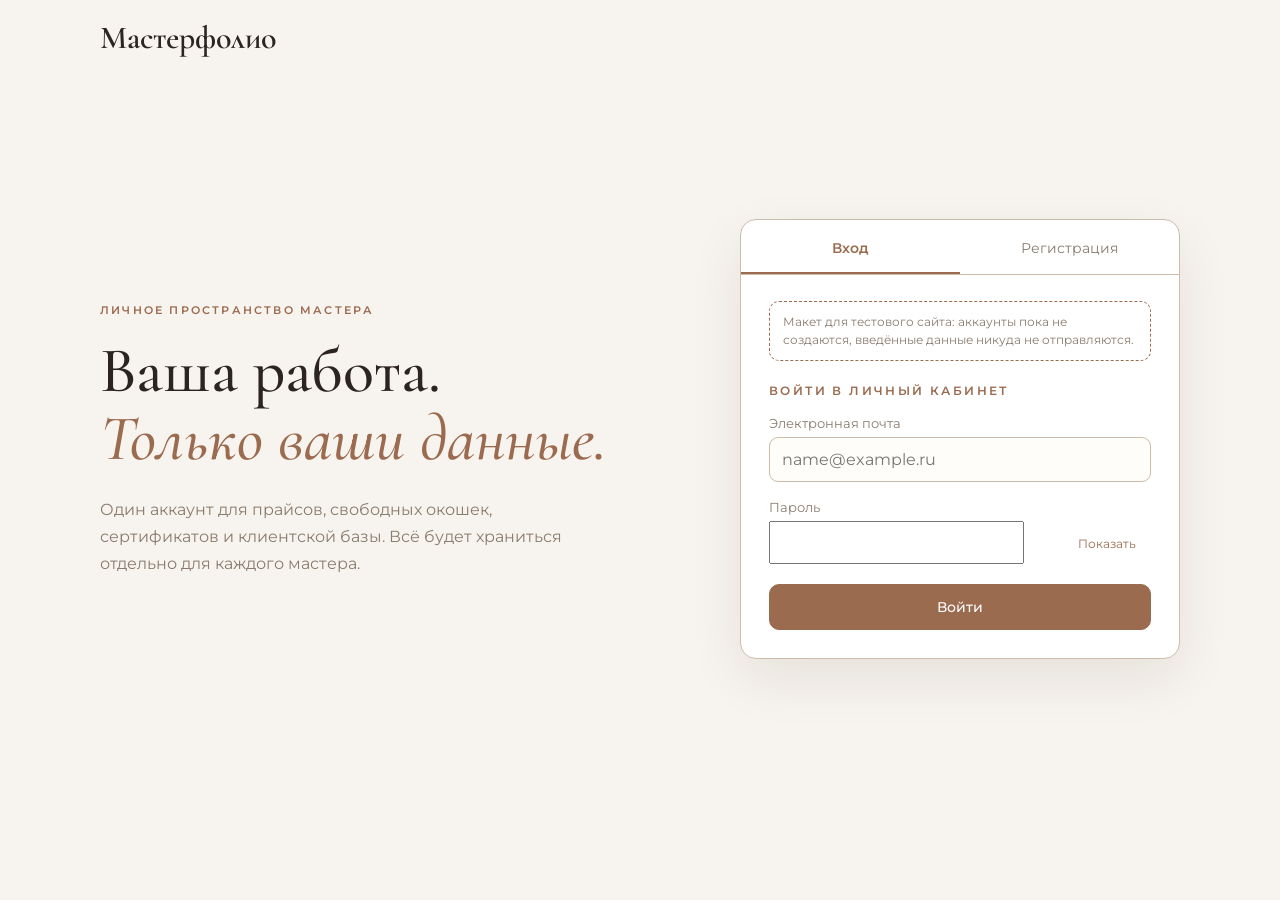
==== auth/index.html @ 7d2826ed "Макет входа и регистрации мастера" ====
<!doctype html>
<html lang="ru">
<head>
<meta charset="utf-8">
<meta name="viewport" content="width=device-width, initial-scale=1, maximum-scale=1, viewport-fit=cover">
<meta name="theme-color" content="#f7f3ee">
<title>Вход — Мастерфолио</title>
<link rel="stylesheet" href="https://fonts.googleapis.com/css2?family=Cormorant+Garamond:ital,wght@0,500;0,600;1,500&family=Montserrat:wght@400;500;600&display=swap">
<link rel="stylesheet" href="../kit/kit.css?v=202610270023">
<script>try { var u = localStorage.getItem("beauty.ui"); if (u) document.documentElement.dataset.ui = u; } catch (e) {}</script>
<style>
  body { min-height: 100vh; }
  .auth-wrap { max-width: 1080px; margin: 0 auto; }
  .brand { display: inline-block; color: inherit; text-decoration: none; font-family: var(--display); font-size: 32px; font-weight: 600; line-height: 1; }
  .auth { display: grid; grid-template-columns: minmax(0, 1fr) minmax(360px, 440px); gap: 80px; align-items: center; min-height: calc(100vh - 130px); padding: 50px 0; }
  .intro .eyebrow { margin: 0 0 18px; color: var(--accent); font-size: 11px; font-weight: 600; letter-spacing: .2em; text-transform: uppercase; }
  .intro h1 { max-width: 530px; margin: 0; font-family: var(--display); font-size: clamp(45px, 5vw, 64px); font-weight: 500; line-height: 1.05; }
  .intro h1 em { display: block; color: var(--accent); font-weight: 500; }
  .intro p { max-width: 480px; margin: 24px 0 0; color: var(--page-muted, var(--muted)); font-size: 16px; line-height: 1.7; }
  .account { padding: 0 28px 28px; border: 1px solid var(--line); border-radius: 16px; background: var(--panel); color: var(--text); box-shadow: 0 20px 55px rgba(40, 25, 15, .08); }
  .modes { display: grid; grid-template-columns: 1fr 1fr; margin: 0 -28px 26px; border-bottom: 1px solid var(--line); }
  .modes button { border: 0; border-bottom: 2px solid transparent; background: none; color: var(--muted); font: inherit; font-size: 14px; padding: 19px 10px 15px; cursor: pointer; }
  .modes button[aria-selected="true"] { border-bottom-color: var(--accent); color: var(--accent); font-weight: 600; }
  .auth-form { display: flex; flex-direction: column; gap: 17px; }
  .auth-form h2 { font-size: 12px; }
  .auth-form .btn { width: 100%; margin-top: 3px; padding: 13px 18px; }
  .auth-form label { font-size: 13px; }
  .auth-form input { padding: 12px; }
  .password { position: relative; }
  .password input { padding-right: 70px; }
  .show { position: absolute; right: 7px; top: 50%; transform: translateY(-50%); border: 0; background: none; color: var(--accent); font: inherit; font-size: 12px; padding: 8px; cursor: pointer; }
  .check { align-items: flex-start; font-size: 12px; line-height: 1.5; }
  .check input { margin-top: 2px; }
  .status { min-height: 0; }
  .status:empty { display: none; }
  .demo { margin-bottom: 22px; padding: 11px 13px; border: 1px dashed var(--accent); border-radius: 10px; color: var(--muted); font-size: 12px; line-height: 1.5; }
  a:focus-visible { outline: 2px solid var(--accent); outline-offset: 4px; }
  @media (max-width: 800px) {
    .auth { grid-template-columns: minmax(0, 1fr); gap: 36px; min-height: 0; }
    .intro h1, .intro p { max-width: 600px; }
  }
  @media (max-width: 480px) {
    .brand { font-size: 28px; }
    .auth { padding: 38px 0 20px; }
    .intro h1 { font-size: 43px; }
    .intro p { font-size: 14px; }
    .account { padding: 0 18px 20px; }
    .modes { margin: 0 -18px 22px; }
  }
</style>
</head>
<body>
<div class="auth-wrap">
  <a class="brand" href="../">Мастерфолио</a>
  <main class="auth">
    <section class="intro">
      <p class="eyebrow">Личное пространство мастера</p>
      <h1>Ваша работа.<em>Только ваши данные.</em></h1>
      <p>Один аккаунт для прайсов, свободных окошек, сертификатов и клиентской базы. Всё будет храниться отдельно для каждого мастера.</p>
    </section>
    <section class="account" aria-label="Аккаунт мастера">
      <div class="modes" role="tablist" aria-label="Вход или регистрация">
        <button type="button" role="tab" id="login-tab" data-mode="login" aria-controls="login">Вход</button>
        <button type="button" role="tab" id="register-tab" data-mode="register" aria-controls="register">Регистрация</button>
      </div>
      <div class="demo">Макет для тестового сайта: аккаунты пока не создаются, введённые данные никуда не отправляются.</div>

      <form class="auth-form" id="login">
        <h2>Войти в личный кабинет</h2>
        <div class="field"><label for="login-email">Электронная почта</label><input id="login-email" name="email" type="email" autocomplete="username" placeholder="name@example.ru" required></div>
        <div class="field"><label for="login-password">Пароль</label><div class="password"><input id="login-password" name="password" type="password" autocomplete="current-password" required><button class="show" type="button" data-show="login-password">Показать</button></div></div>
        <button class="btn" type="submit">Войти</button>
        <div class="status" id="login-status" role="status"></div>
      </form>

      <form class="auth-form" id="register" hidden>
        <h2>Создать аккаунт мастера</h2>
        <div class="field"><label for="register-name">Имя мастера</label><input id="register-name" name="name" type="text" autocomplete="name" maxlength="60" placeholder="Как к вам обращаться" required></div>
        <div class="field"><label for="register-email">Электронная почта</label><input id="register-email" name="email" type="email" autocomplete="username" placeholder="name@example.ru" required></div>
        <div class="field"><label for="register-phone">Телефон</label><input id="register-phone" name="phone" type="tel" autocomplete="tel" placeholder="+7 (999) 999-99-99" required></div>
        <div class="field"><label for="register-password">Пароль</label><div class="password"><input id="register-password" name="password" type="password" autocomplete="new-password" minlength="8" required><button class="show" type="button" data-show="register-password">Показать</button></div><span class="hint">Не короче 8 символов.</span></div>
        <div class="field"><label for="register-repeat">Повторите пароль</label><div class="password"><input id="register-repeat" name="repeat" type="password" autocomplete="new-password" minlength="8" required><button class="show" type="button" data-show="register-repeat">Показать</button></div></div>
        <label class="check"><input type="checkbox" required><span>Согласен(на) на обработку данных для создания и работы аккаунта.</span></label>
        <button class="btn" type="submit">Создать аккаунт</button>
        <div class="status" id="register-status" role="status"></div>
      </form>
    </section>
  </main>
</div>
<script>
const forms = { login: document.getElementById("login"), register: document.getElementById("register") };
function setMode(mode) {
  Object.entries(forms).forEach(([key, form]) => {
    const active = key === mode;
    form.hidden = !active;
    const tab = document.querySelector(`[data-mode="${key}"]`);
    tab.setAttribute("aria-selected", String(active));
    tab.tabIndex = active ? 0 : -1;
  });
  document.title = (mode === "register" ? "Регистрация" : "Вход") + " — Мастерфолио";
  history.replaceState(null, "", mode === "register" ? "?mode=register" : location.pathname);
}
document.querySelectorAll("[data-mode]").forEach(button => button.addEventListener("click", () => setMode(button.dataset.mode)));
document.querySelectorAll("[data-show]").forEach(button => button.addEventListener("click", () => {
  const input = document.getElementById(button.dataset.show);
  input.type = input.type === "password" ? "text" : "password";
  button.textContent = input.type === "password" ? "Показать" : "Скрыть";
}));
Object.entries(forms).forEach(([mode, form]) => form.addEventListener("submit", event => {
  event.preventDefault();
  if (!form.reportValidity()) return;
  const status = document.getElementById(mode + "-status");
  if (mode === "register" && form.password.value !== form.repeat.value) {
    status.className = "status err";
    status.textContent = "Пароли не совпадают.";
    form.repeat.focus();
    return;
  }
  form.querySelectorAll('input[type="password"]').forEach(input => { input.value = ""; });
  status.className = "status ok";
  status.textContent = mode === "register" ? "Форма заполнена. Аккаунт пока не создан — данные не отправлялись." : "Форма заполнена. Вход заработает после подключения сервера — пароль не отправлялся.";
}));
setMode(new URLSearchParams(location.search).get("mode") === "register" ? "register" : "login");
</script>
</body>
</html>
---- kit/kit.css ----
/* Общие стили разделов: форма с вкладками слева, живое превью картинки справа; на телефоне превью сверху. */
:root {
  --bg: #f7f3ee; --panel: #ffffff; --line: #cdbcaa; --field: #fffdfa;
  --text: #2b2420; --muted: #8a7b6e; --accent: #9b6b4f; --accent-ink: #ffffff; --bad: #b8483a; --ok: #4f7f45; --warn: #b7791f;
  --free: #9b6b4f; --busy: #efe7dd;
  --ui: "Montserrat", "Segoe UI", system-ui, sans-serif;
  --display: "Cormorant Garamond", "Times New Roman", serif;
  color-scheme: light;
}
/* оформление: светлая (по умолчанию днём), тёмная, комбинированная — тёмный фон и шапка, светлые панели */
@media (prefers-color-scheme: dark) {
  :root:not([data-ui]) {
    --bg: #16120f; --panel: #1f1a16; --line: #5a4b40; --field: #1a1613;
    --text: #eee5da; --muted: #a8988a; --accent: #d2a37f; --accent-ink: #1a120c; --bad: #e08a6a; --ok: #8fbf7a; --warn: #e2b45a;
    --free: #d2a37f; --busy: #2c251f;
    color-scheme: dark;
  }
}
:root[data-ui="dark"] {
  --bg: #16120f; --panel: #1f1a16; --line: #5a4b40; --field: #1a1613;
  --text: #eee5da; --muted: #a8988a; --accent: #d2a37f; --accent-ink: #1a120c; --bad: #e08a6a; --ok: #8fbf7a; --warn: #e2b45a;
  --free: #d2a37f; --busy: #2c251f;
  color-scheme: dark;
}
:root[data-ui="mix"] { --page-bg: #15110e; --page-text: #f1e8dc; --page-muted: #bfae95; --page-line: #5c4c40; }
* { box-sizing: border-box; }
[hidden] { display: none !important; }
html, body { margin: 0; }
body {
  background: var(--page-bg, var(--bg)); color: var(--page-text, var(--text)); font-family: var(--ui); font-size: 15px;
  padding: calc(22px + env(safe-area-inset-top, 0px)) max(16px, env(safe-area-inset-right, 0px)) calc(40px + env(safe-area-inset-bottom, 0px)) max(16px, env(safe-area-inset-left, 0px));
}
.wrap { max-width: 1180px; margin: 0 auto; display: flex; flex-direction: column; gap: 22px; }
header.top { display: flex; align-items: baseline; gap: 14px 22px; flex-wrap: wrap; }
header.top h1 { margin: 0; font-family: var(--display); font-weight: 600; font-size: 40px; line-height: 1; }
header.top nav { display: flex; gap: 6px; flex-wrap: wrap; }
header.top nav a { color: var(--page-muted, var(--muted)); text-decoration: none; font-size: 13px; padding: 6px 12px; border: 1px solid var(--page-line, var(--line)); border-radius: 99px; }
header.top nav a[aria-current="page"] { color: var(--accent-ink); background: var(--accent); border-color: var(--accent); }
.uiswitch { margin-left: auto; display: flex; border: 1px solid var(--page-line, var(--line)); border-radius: 99px; overflow: hidden; }
.uiswitch button { border: 0; background: none; color: var(--page-muted, var(--muted)); font: inherit; font-size: 12.5px; padding: 7px 12px; cursor: pointer; white-space: nowrap; }
.uiswitch button + button { border-left: 1px solid var(--page-line, var(--line)); }
.uiswitch button[aria-pressed="true"] { background: var(--accent); color: var(--accent-ink); }
.panel, .card, .hello { color: var(--text); }
.preview .hint { color: var(--page-muted, var(--muted)); }

.grid { display: grid; grid-template-columns: minmax(0, 500px) minmax(0, 1fr); gap: 36px; align-items: start; }
.panel { background: var(--panel); border: 1px solid var(--line); border-radius: 14px; padding: 0 22px 22px; display: flex; flex-direction: column; gap: 22px; min-width: 0; }
nav.tabs { display: flex; border-bottom: 1px solid var(--line); margin: 0 -22px; padding: 0 12px; overflow-x: auto; }
nav.tabs button { background: none; border: 0; border-bottom: 2px solid transparent; color: var(--muted); padding: 16px 12px 12px; font: inherit; font-size: 13px; letter-spacing: .12em; text-transform: uppercase; cursor: pointer; white-space: nowrap; }
nav.tabs button[aria-selected="true"] { color: var(--accent); border-bottom-color: var(--accent); font-weight: 600; }
.tab { display: flex; flex-direction: column; gap: 22px; }
.tab > div { display: flex; flex-direction: column; gap: 22px; }
section.group { display: flex; flex-direction: column; gap: 12px; }
section.group + section.group, .tab > div + section.group, .tab > section.group + div { border-top: 1px solid var(--line); padding-top: 20px; }
h2 { margin: 0; font-size: 12px; letter-spacing: .2em; text-transform: uppercase; color: var(--accent); font-weight: 600; }
.field { display: flex; flex-direction: column; gap: 6px; min-width: 0; }
.row { display: grid; grid-template-columns: 1fr 1fr; gap: 12px; }
label, .lbl { font-size: 12px; color: var(--muted); }
.req::after { content: " *"; color: var(--bad); }
input[type="text"], input[type="tel"], input[type="url"], input[type="email"], input[type="date"], input[type="time"], input[type="search"], select {
  width: 100%; font: inherit; font-size: 16px; color: var(--text); background: var(--field);
  border: 1px solid var(--line); border-radius: 9px; padding: 10px 12px; min-width: 0;
}
input:focus-visible, select:focus-visible, button:focus-visible { outline: 2px solid var(--accent); outline-offset: 2px; }
.hint { font-size: 12.5px; color: var(--muted); line-height: 1.45; }
.seg { display: flex; border: 1px solid var(--line); border-radius: 10px; overflow: hidden; }
.seg button { flex: 1; border: 0; background: var(--field); color: var(--text); font: inherit; font-size: 13.5px; padding: 10px 6px; cursor: pointer; }
.seg button + button { border-left: 1px solid var(--line); }
.seg button[aria-pressed="true"] { background: var(--accent); color: var(--accent-ink); }

.cats { display: grid; grid-auto-flow: column; grid-template-rows: auto auto; justify-content: start; gap: 8px; overflow-x: auto; padding-bottom: 4px; }   /* категории в две строки — прокрутка вдвое короче */
.chip { border: 1px solid var(--line); background: var(--field); color: var(--text); border-radius: 99px; padding: 8px 14px; font: inherit; font-size: 13.5px; cursor: pointer; white-space: nowrap; }
.chip span { color: var(--muted); font-size: 12px; }
.chip[aria-pressed="true"] { background: var(--accent); border-color: var(--accent); color: var(--accent-ink); }
.chip[aria-pressed="true"] span { color: inherit; opacity: .8; }
.thumbs { display: grid; grid-template-columns: repeat(auto-fill, minmax(104px, 1fr)); gap: 10px; }
.thumb { border: 0; padding: 0; background: none; cursor: pointer; border-radius: 8px; line-height: 0; width: 100%; }
.tw { position: relative; }
.fav { position: absolute; bottom: 4px; left: 4px; width: 28px; height: 28px; border-radius: 50%; border: 0; padding: 0; background: rgba(255,255,255,.85); color: #b0405e; font-size: 16px; line-height: 28px; cursor: pointer; box-shadow: 0 1px 3px rgba(0,0,0,.25); }
.fav[aria-pressed="true"] { background: #b0405e; color: #fff; }
.thumbs > .hint { grid-column: 1 / -1; }
.thumb canvas { width: 100%; height: auto; border-radius: 8px; box-shadow: 0 0 0 1px var(--line); }
.thumb[aria-pressed="true"] canvas { box-shadow: 0 0 0 3px var(--accent); }

.svcs { display: flex; flex-direction: column; gap: 8px; }
.svc { display: grid; grid-template-columns: minmax(0, 1fr) 96px auto; gap: 6px; align-items: center; }
.svc .tools { display: flex; gap: 4px; }
.icon { border: 1px solid var(--line); background: var(--field); color: var(--muted); font: inherit; font-size: 15px; min-width: 34px; height: 40px; border-radius: 8px; cursor: pointer; padding: 0 8px; }
.icon:hover { color: var(--text); }
.icon:disabled { opacity: .35; cursor: default; }
.icon.del { color: var(--bad); font-size: 20px; }
.empty { font-size: 13.5px; color: var(--muted); padding: 6px 0; }
/* подбор услуг: поиск, профессии, плитки */
.picker { border: 1px solid var(--line); border-radius: 12px; padding: 12px; display: flex; flex-direction: column; gap: 10px; background: var(--field); }
.pkprofs { display: flex; gap: 6px; overflow-x: auto; padding-bottom: 2px; }
.pktiles { display: grid; grid-template-columns: 1fr; gap: 4px; max-height: 360px; overflow-y: auto; }   /* одной колонкой: название слева, цена справа */
.tile { text-align: left; border: 1px solid var(--line); background: var(--panel); color: var(--text); border-radius: 10px; padding: 9px 12px; font: inherit; font-size: 13.5px; cursor: pointer; display: flex; justify-content: space-between; align-items: center; gap: 12px; }
.tile b { font-weight: 500; line-height: 1.25; }
.tile span { font-size: 12px; color: var(--accent); white-space: nowrap; flex: none; }
.tile[aria-pressed="true"] { border-color: var(--accent); }
.tile[aria-pressed="true"] span { color: var(--ok); }
.pktiles .empty { grid-column: 1 / -1; }
.pkfoot { display: flex; justify-content: space-between; align-items: center; gap: 10px; flex-wrap: wrap; }
.btn { font: inherit; font-size: 14px; cursor: pointer; border-radius: 10px; padding: 12px 16px; border: 1px solid var(--accent); background: var(--accent); color: var(--accent-ink); font-weight: 500; }
.btn.ghost { background: transparent; color: var(--accent); }
.btnrow { display: flex; gap: 10px; flex-wrap: wrap; }
.btnrow .btn { flex: 1 1 140px; }
.linkbtn { background: none; border: 0; color: var(--accent); padding: 2px; font: inherit; font-size: 12.5px; text-decoration: underline; cursor: pointer; }

.socchips { display: flex; gap: 8px; flex-wrap: wrap; }
.socin { display: grid; grid-template-columns: 112px minmax(0, 1fr) auto; gap: 8px; align-items: center; }
.check.logo { font-size: 12.5px; color: var(--muted); white-space: nowrap; justify-self: center; }
.check.logo span { display: none; }                          /* на широком экране подпись одна — над столбцом */
.sochead { margin-bottom: -4px; }
.sochead span { font-size: 12.5px; color: var(--muted); text-align: center; }
.check { display: flex; gap: 8px; align-items: center; font-size: 14px; color: var(--text); cursor: pointer; }
.check input { width: 18px; height: 18px; accent-color: var(--accent); margin: 0; flex: none; }

.tstyle { display: flex; flex-direction: column; gap: 8px; }
.tstyle + .tstyle { border-top: 1px solid var(--line); padding-top: 14px; }
.thead { display: flex; justify-content: space-between; align-items: baseline; font-size: 14px; font-weight: 600; gap: 10px; }
.trow { display: flex; gap: 8px; align-items: center; }
.trow select { flex: 1; }
.trow input[type="range"] { flex: 1; accent-color: var(--accent); min-width: 0; }
.tval { font-size: 12.5px; color: var(--muted); width: 42px; text-align: right; }
.tog { border: 1px solid var(--line); background: var(--field); color: var(--text); width: 38px; height: 38px; border-radius: 8px; font: inherit; font-size: 15px; cursor: pointer; padding: 0; }
.tog[aria-pressed="true"] { background: var(--accent); border-color: var(--accent); color: var(--accent-ink); }
input[type="color"] { width: 42px; height: 40px; border: 1px solid var(--line); border-radius: 8px; background: var(--field); padding: 3px; cursor: pointer; }

.status { min-height: 1.3em; font-size: 13.5px; color: var(--muted); line-height: 1.45; }
.status.err { color: var(--bad); }
.status.ok { color: var(--ok); }
.preview { position: sticky; top: calc(16px + env(safe-area-inset-top, 0px)); display: flex; flex-direction: column; gap: 10px; align-items: center; min-width: 0; }
.preview .twin, .preview .status { width: 100%; max-width: 460px; }
.preview canvas { width: 100%; max-width: 460px; height: auto; border-radius: 8px; box-shadow: 0 18px 50px rgba(40, 25, 15, .25); background: #ddd; }

/* сетка свободного времени */
.days { display: flex; flex-direction: column; gap: 14px; }
.day { display: flex; flex-direction: column; gap: 6px; }
.dayhead { display: flex; align-items: baseline; gap: 10px; flex-wrap: wrap; }
.dayhead b { font-size: 14px; }
.dayhead .sum { font-size: 13px; color: var(--muted); order: 3; flex-basis: 100%; min-width: 0; }
.dayhead .sum.warn { color: var(--warn); }
.daytools { display: flex; gap: 4px; margin-left: auto; }
.daytools .icon { height: 30px; min-width: 30px; font-size: 12.5px; padding: 0 8px; }
.slots { display: grid; grid-auto-flow: column; grid-auto-columns: minmax(0, 1fr); gap: 2px; touch-action: none; user-select: none; -webkit-user-select: none; }
.slot { height: 34px; border: 0; padding: 0; background: var(--busy); cursor: pointer; border-radius: 3px; }
.slot.on { background: var(--free); }
.slot.hour { box-shadow: inset 2px 0 0 rgba(0, 0, 0, .12); }
.hours { display: grid; grid-auto-flow: column; grid-auto-columns: minmax(0, 1fr); gap: 2px; font-size: 10.5px; color: var(--muted); }
.hours span { white-space: nowrap; overflow: visible; }
.dayhead b.we { color: var(--accent); }
details.month { border: 1px solid var(--line); border-radius: 10px; padding: 0 12px; }
details.month + details.month { margin-top: 10px; }
details.month > summary { cursor: pointer; padding: 12px 0; display: flex; gap: 10px; align-items: baseline; list-style: none; }
details.month > summary::-webkit-details-marker { display: none; }
details.month > summary::before { content: "▸"; color: var(--accent); }
details.month[open] > summary::before { content: "▾"; }
details.month > summary b { text-transform: capitalize; font-size: 15px; }
details.month > summary .mstat { font-size: 12.5px; color: var(--muted); }
details.month > .days { padding-bottom: 14px; }
.legend { display: flex; gap: 14px; font-size: 12.5px; color: var(--muted); align-items: center; flex-wrap: wrap; }
.legend i { display: inline-block; width: 14px; height: 14px; border-radius: 3px; vertical-align: -2px; margin-right: 5px; }

@media (max-width: 860px) { .grid { grid-template-columns: minmax(0, 1fr); } .preview { position: static; order: -1; } .preview canvas { max-width: 320px; } }
@media (max-width: 520px) {
  /* телефон: компактнее — мельче поля и кнопки, меньше отступы (масштаб при фокусе отключён в meta viewport) */
  body { font-size: 13.5px; }
  header.top h1 { font-size: 30px; }
  .panel { padding: 0 14px 16px; gap: 16px; }
  nav.tabs { margin: 0 -14px; }
  .tab, .tab > div { gap: 16px; }
  section.group { gap: 10px; }
  section.group + section.group, .tab > div + section.group, .tab > section.group + div { padding-top: 14px; }
  .row { gap: 8px; }
  .field { gap: 4px; }
  input[type="text"], input[type="tel"], input[type="url"], input[type="email"], input[type="date"], input[type="time"], input[type="search"], select { font-size: 14px; padding: 7px 10px; border-radius: 8px; }
  .seg button, .chip { font-size: 12.5px; padding: 7px 10px; }
  .btn { font-size: 13.5px; padding: 10px 12px; }
  .check { font-size: 13px; }
  /* услуга одной строкой: название, цена, ↑ ↓ × */
  .svcs { gap: 6px; }
  .svc { grid-template-columns: minmax(0, 1fr) 64px auto; gap: 4px; }
  .svc .tools { gap: 2px; }
  .svc .icon { min-width: 26px; height: 33px; padding: 0 4px; font-size: 13px; }
  .svc .icon.del { font-size: 17px; }
}
@media (max-width: 420px) {
  .row { grid-template-columns: 1fr; }
  /* телефон: «✓ WhatsApp … □ только логотип» одной строкой, поле — под ними */
  .socin { grid-template-columns: 1fr auto; grid-template-areas: "name logo" "input input"; gap: 6px 8px; }
  .socin + .socin { margin-top: 8px; }
  .socin > .check:first-child { grid-area: name; } .socin > input { grid-area: input; }
  .sochead { display: none; } .check.logo { grid-area: logo; justify-self: end; } .check.logo span { display: inline; }
  nav.tabs button { flex: 1; padding: 14px 4px 10px; font-size: 12px; letter-spacing: .04em; }
  .thumbs { grid-template-columns: repeat(3, minmax(0, 1fr)); gap: 8px; }
  .slot { height: 38px; }
}
/* фон, уже выбранный в другом разделе */
.thumb.taken { cursor: not-allowed; position: relative; }
.thumb.taken canvas { opacity: .35; }
.thumb.taken::after { content: attr(data-taken); position: absolute; left: 4px; right: 4px; bottom: 6px; font-size: 10px; line-height: 1.2; text-align: center; color: var(--text); background: var(--panel); border-radius: 6px; padding: 3px 2px; }
/* контакты строкой на страницах: значок + ник, «только логотип» — один значок */
.ct { display: inline-flex; align-items: center; gap: 6px; color: inherit; text-decoration: none; }
a.ct:hover { color: var(--accent); }
.ct .ico { width: 16px; height: 16px; flex: none; fill: none; stroke: currentColor; stroke-width: 1.7; stroke-linecap: round; stroke-linejoin: round; }
.ct.logo .ico { width: 20px; height: 20px; }
/* контакт не заполнен в кабинете — ссылка «заполнить» */
a.chip.off { text-decoration: none; border-style: dashed; color: var(--muted); background: transparent; }
a.chip.off span { color: var(--accent); font-weight: 600; }
a.chip.off:hover { color: var(--accent); border-color: var(--accent); }
/* подсветка поля, куда привели из раздела */
.flash { outline: 2px solid var(--accent); outline-offset: 4px; border-radius: 10px; }
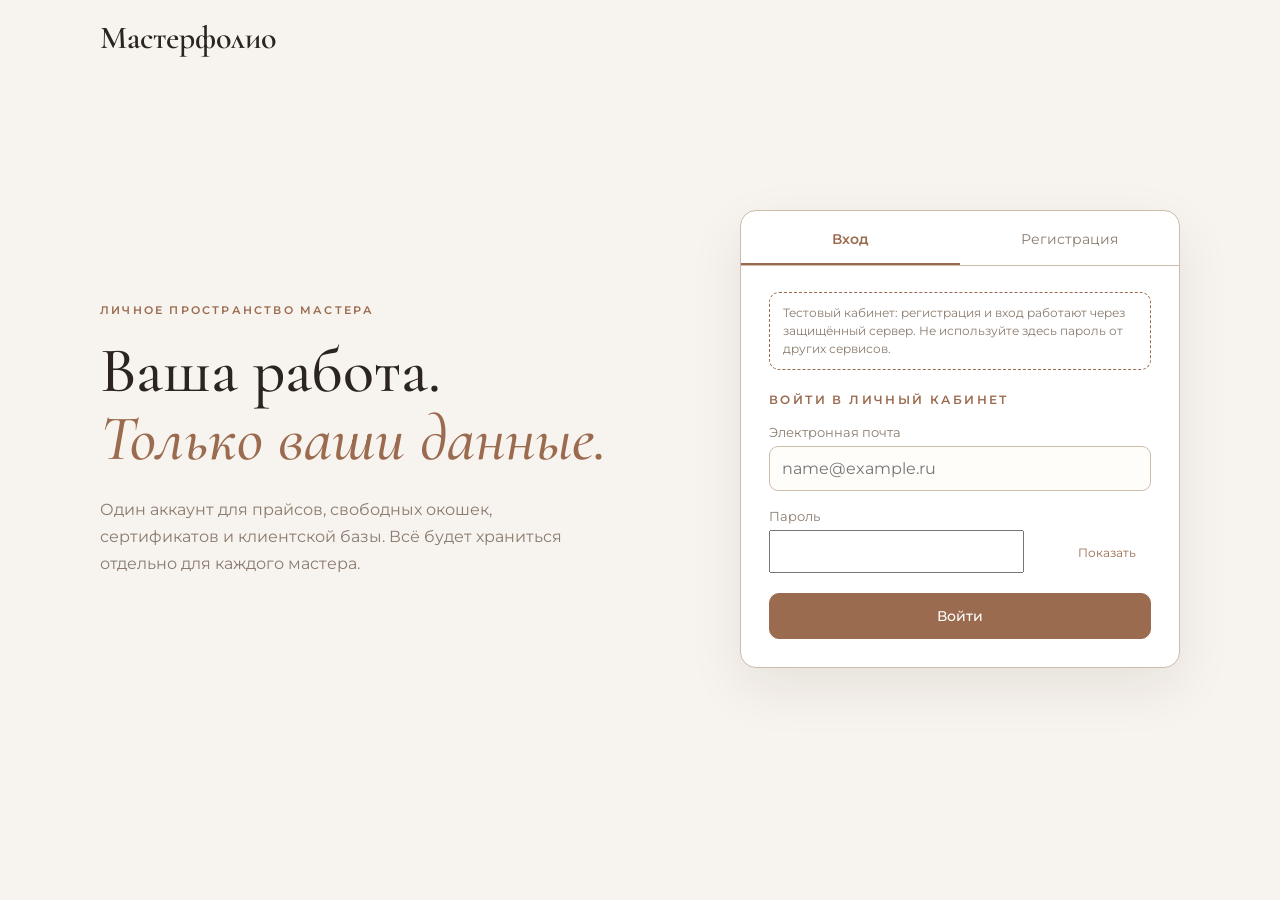
==== commit dba3d0aa: "Серверная регистрация, вход и сессии мастера" ====
--- a/auth/index.html
+++ b/auth/index.html
@@ -63,7 +63,7 @@
         <button type="button" role="tab" id="login-tab" data-mode="login" aria-controls="login">Вход</button>
         <button type="button" role="tab" id="register-tab" data-mode="register" aria-controls="register">Регистрация</button>
       </div>
-      <div class="demo">Макет для тестового сайта: аккаунты пока не создаются, введённые данные никуда не отправляются.</div>
+      <div class="demo">Тестовый кабинет: регистрация и вход работают через защищённый сервер. Не используйте здесь пароль от других сервисов.</div>
 
       <form class="auth-form" id="login">
         <h2>Войти в личный кабинет</h2>
@@ -106,7 +106,8 @@
   input.type = input.type === "password" ? "text" : "password";
   button.textContent = input.type === "password" ? "Показать" : "Скрыть";
 }));
-Object.entries(forms).forEach(([mode, form]) => form.addEventListener("submit", event => {
+const API_URL = "https://api.masterfolio.ru";
+Object.entries(forms).forEach(([mode, form]) => form.addEventListener("submit", async event => {
   event.preventDefault();
   if (!form.reportValidity()) return;
   const status = document.getElementById(mode + "-status");
@@ -116,9 +117,31 @@
     form.repeat.focus();
     return;
   }
-  form.querySelectorAll('input[type="password"]').forEach(input => { input.value = ""; });
-  status.className = "status ok";
-  status.textContent = mode === "register" ? "Форма заполнена. Аккаунт пока не создан — данные не отправлялись." : "Форма заполнена. Вход заработает после подключения сервера — пароль не отправлялся.";
+  const submit = form.querySelector('button[type="submit"]');
+  submit.disabled = true;
+  status.className = "status";
+  status.textContent = "Подождите…";
+  try {
+    const data = mode === "register"
+      ? { name: form.elements.name.value, email: form.elements.email.value, phone: form.elements.phone.value, password: form.elements.password.value }
+      : { email: form.elements.email.value, password: form.elements.password.value };
+    const response = await fetch(API_URL + "/api/auth/" + mode, {
+      method: "POST",
+      headers: { "Content-Type": "application/json" },
+      credentials: "include",
+      body: JSON.stringify(data)
+    });
+    const result = await response.json().catch(() => ({}));
+    if (!response.ok) throw new Error(result.error || "Не удалось выполнить запрос.");
+    form.querySelectorAll('input[type="password"]').forEach(input => { input.value = ""; });
+    status.className = "status ok";
+    status.textContent = mode === "register" ? "Аккаунт создан, вход выполнен." : "Вход выполнен.";
+  } catch (error) {
+    status.className = "status err";
+    status.textContent = error instanceof TypeError ? "Не удалось связаться с сервером. Попробуйте позже." : error.message;
+  } finally {
+    submit.disabled = false;
+  }
 }));
 setMode(new URLSearchParams(location.search).get("mode") === "register" ? "register" : "login");
 </script>
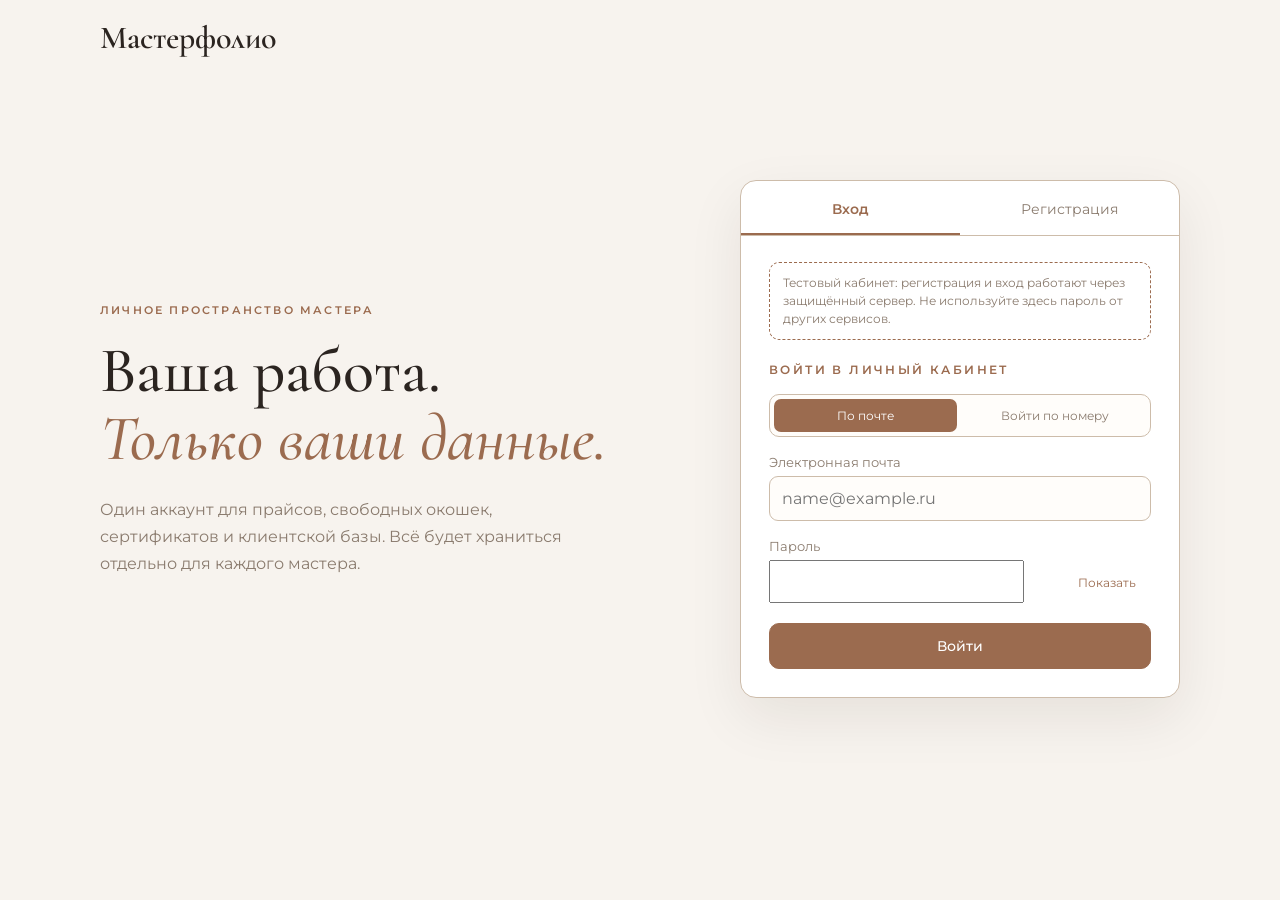
==== commit 6f218f0b: "Маска телефона, согласие и вход через Telegram" ====
--- a/auth/index.html
+++ b/auth/index.html
@@ -21,6 +21,10 @@
   .modes { display: grid; grid-template-columns: 1fr 1fr; margin: 0 -28px 26px; border-bottom: 1px solid var(--line); }
   .modes button { border: 0; border-bottom: 2px solid transparent; background: none; color: var(--muted); font: inherit; font-size: 14px; padding: 19px 10px 15px; cursor: pointer; }
   .modes button[aria-selected="true"] { border-bottom-color: var(--accent); color: var(--accent); font-weight: 600; }
+  .login-methods { display: grid; grid-template-columns: 1fr 1fr; gap: 6px; padding: 4px; border: 1px solid var(--line); border-radius: 10px; background: var(--field); }
+  .login-methods button { border: 0; border-radius: 7px; background: none; color: var(--muted); font: inherit; font-size: 12px; padding: 9px 6px; cursor: pointer; }
+  .login-methods button[aria-pressed="true"] { background: var(--accent); color: var(--accent-ink); }
+  .telegram-link { color: var(--accent); line-height: 1.5; }
   .auth-form { display: flex; flex-direction: column; gap: 17px; }
   .auth-form h2 { font-size: 12px; }
   .auth-form .btn { width: 100%; margin-top: 3px; padding: 13px 18px; }
@@ -67,9 +71,15 @@
 
       <form class="auth-form" id="login">
         <h2>Войти в личный кабинет</h2>
-        <div class="field"><label for="login-email">Электронная почта</label><input id="login-email" name="email" type="email" autocomplete="username" placeholder="name@example.ru" required></div>
-        <div class="field"><label for="login-password">Пароль</label><div class="password"><input id="login-password" name="password" type="password" autocomplete="current-password" required><button class="show" type="button" data-show="login-password">Показать</button></div></div>
-        <button class="btn" type="submit">Войти</button>
+        <div class="login-methods" role="group" aria-label="Способ входа"><button type="button" data-login-method="email" aria-pressed="true">По почте</button><button type="button" data-login-method="phone" aria-pressed="false">Войти по номеру</button></div>
+        <div class="field" id="login-email-wrap"><label for="login-email">Электронная почта</label><input id="login-email" name="email" type="email" autocomplete="username" placeholder="name@example.ru" required></div>
+        <div class="field" id="login-password-wrap"><label for="login-password">Пароль</label><div class="password"><input id="login-password" name="password" type="password" autocomplete="current-password" required><button class="show" type="button" data-show="login-password">Показать</button></div></div>
+        <div class="field" id="login-phone-wrap" hidden><label for="login-phone">Номер телефона</label><input id="login-phone" name="phone" type="tel" inputmode="tel" autocomplete="tel" maxlength="18" placeholder="+7 (999) 999-99-99"></div>
+        <div class="hint" id="telegram-help" hidden>Откройте бота и нажмите «Отправить контакт». После этого код появится в Telegram.</div>
+        <a class="telegram-link" id="telegram-link" href="#" target="_blank" rel="noopener" hidden>Открыть Telegram-бота</a>
+        <div class="field" id="login-code-wrap" hidden><label for="login-code">Код из Telegram</label><input id="login-code" name="code" type="text" inputmode="numeric" autocomplete="one-time-code" maxlength="6" pattern="[0-9]{6}" placeholder="123456"></div>
+        <button class="btn" type="submit" id="login-submit">Войти</button>
+        <button class="linkbtn" type="button" id="phone-reset" hidden>Изменить номер</button>
         <div class="status" id="login-status" role="status"></div>
       </form>
 
@@ -80,8 +90,8 @@
         <div class="field"><label for="register-phone">Телефон</label><input id="register-phone" name="phone" type="tel" autocomplete="tel" placeholder="+7 (999) 999-99-99" required></div>
         <div class="field"><label for="register-password">Пароль</label><div class="password"><input id="register-password" name="password" type="password" autocomplete="new-password" minlength="8" required><button class="show" type="button" data-show="register-password">Показать</button></div><span class="hint">Не короче 8 символов.</span></div>
         <div class="field"><label for="register-repeat">Повторите пароль</label><div class="password"><input id="register-repeat" name="repeat" type="password" autocomplete="new-password" minlength="8" required><button class="show" type="button" data-show="register-repeat">Показать</button></div></div>
-        <label class="check"><input type="checkbox" required><span>Согласен(на) на обработку данных для создания и работы аккаунта.</span></label>
-        <button class="btn" type="submit">Создать аккаунт</button>
+        <label class="check"><input type="checkbox" id="register-agree" name="consent" required><span>Согласен(на) на обработку данных для создания и работы аккаунта.</span></label>
+        <button class="btn" type="submit" id="register-submit" disabled>Создать аккаунт</button>
         <div class="status" id="register-status" role="status"></div>
       </form>
     </section>
@@ -106,15 +116,59 @@
   input.type = input.type === "password" ? "text" : "password";
   button.textContent = input.type === "password" ? "Показать" : "Скрыть";
 }));
+function maskPhone(value) {
+  let digits = value.replace(/\D/g, "");
+  if (digits.startsWith("8")) digits = "7" + digits.slice(1);
+  if (digits && !digits.startsWith("7")) digits = "7" + digits;
+  const d = digits.slice(0, 11).slice(1);
+  if (!d) return "";
+  let result = "+7 (" + d.slice(0, 3);
+  if (d.length > 3) result += ") " + d.slice(3, 6);
+  if (d.length > 6) result += "-" + d.slice(6, 8);
+  if (d.length > 8) result += "-" + d.slice(8, 10);
+  return result;
+}
+document.querySelectorAll('input[type="tel"]').forEach(input => input.addEventListener("input", () => { input.value = maskPhone(input.value); }));
+const registerAgree = document.getElementById("register-agree");
+registerAgree.addEventListener("change", () => { document.getElementById("register-submit").disabled = !registerAgree.checked; });
 const API_URL = "https://api.masterfolio.ru";
+let loginMethod = "email", phoneAttemptId = "";
+function resetPhoneAttempt() {
+  phoneAttemptId = "";
+  const form = forms.login;
+  form.elements.phone.readOnly = false;
+  form.elements.code.value = "";
+  form.elements.code.required = false;
+  document.getElementById("login-code-wrap").hidden = true;
+  document.getElementById("telegram-help").hidden = true;
+  document.getElementById("telegram-link").hidden = true;
+  document.getElementById("phone-reset").hidden = true;
+  document.getElementById("login-submit").textContent = "Получить код в Telegram";
+}
+function setLoginMethod(method) {
+  loginMethod = method;
+  const email = method === "email";
+  document.querySelectorAll("[data-login-method]").forEach(button => button.setAttribute("aria-pressed", String(button.dataset.loginMethod === method)));
+  document.getElementById("login-email-wrap").hidden = !email;
+  document.getElementById("login-password-wrap").hidden = !email;
+  document.getElementById("login-phone-wrap").hidden = email;
+  forms.login.elements.email.required = email;
+  forms.login.elements.password.required = email;
+  forms.login.elements.phone.required = !email;
+  document.getElementById("login-status").textContent = "";
+  resetPhoneAttempt();
+  if (email) document.getElementById("login-submit").textContent = "Войти";
+}
+document.querySelectorAll("[data-login-method]").forEach(button => button.addEventListener("click", () => setLoginMethod(button.dataset.loginMethod)));
+document.getElementById("phone-reset").addEventListener("click", resetPhoneAttempt);
 Object.entries(forms).forEach(([mode, form]) => form.addEventListener("submit", async event => {
   event.preventDefault();
   if (!form.reportValidity()) return;
   const status = document.getElementById(mode + "-status");
-  if (mode === "register" && form.password.value !== form.repeat.value) {
+  if (mode === "register" && form.elements.password.value !== form.elements.repeat.value) {
     status.className = "status err";
     status.textContent = "Пароли не совпадают.";
-    form.repeat.focus();
+    form.elements.repeat.focus();
     return;
   }
   const submit = form.querySelector('button[type="submit"]');
@@ -122,10 +176,19 @@
   status.className = "status";
   status.textContent = "Подождите…";
   try {
-    const data = mode === "register"
-      ? { name: form.elements.name.value, email: form.elements.email.value, phone: form.elements.phone.value, password: form.elements.password.value }
-      : { email: form.elements.email.value, password: form.elements.password.value };
-    const response = await fetch(API_URL + "/api/auth/" + mode, {
+    let url = "/api/auth/" + mode, data;
+    if (mode === "register") {
+      data = { name: form.elements.name.value, email: form.elements.email.value, phone: form.elements.phone.value, password: form.elements.password.value, consent: form.elements.consent.checked };
+    } else if (loginMethod === "email") {
+      data = { email: form.elements.email.value, password: form.elements.password.value };
+    } else if (!phoneAttemptId) {
+      url = "/api/auth/phone/start";
+      data = { phone: form.elements.phone.value };
+    } else {
+      url = "/api/auth/phone/verify";
+      data = { attemptId: phoneAttemptId, code: form.elements.code.value };
+    }
+    const response = await fetch(API_URL + url, {
       method: "POST",
       headers: { "Content-Type": "application/json" },
       credentials: "include",
@@ -133,14 +196,33 @@
     });
     const result = await response.json().catch(() => ({}));
     if (!response.ok) throw new Error(result.error || "Не удалось выполнить запрос.");
-    form.querySelectorAll('input[type="password"]').forEach(input => { input.value = ""; });
+    if (mode === "login" && loginMethod === "phone" && result.attemptId) {
+      phoneAttemptId = result.attemptId;
+      form.elements.phone.readOnly = true;
+      form.elements.code.required = true;
+      document.getElementById("login-code-wrap").hidden = false;
+      document.getElementById("phone-reset").hidden = false;
+      document.getElementById("login-submit").textContent = "Войти";
+      if (result.delivery === "bot") {
+        document.getElementById("telegram-help").hidden = false;
+        const link = document.getElementById("telegram-link");
+        link.href = result.botUrl;
+        link.hidden = false;
+        status.textContent = "Теперь откройте Telegram-бота и подтвердите контакт.";
+      } else {
+        status.textContent = "Код отправлен в Telegram. Введите его ниже.";
+      }
+    } else {
+      form.querySelectorAll('input[type="password"]').forEach(input => { input.value = ""; });
+      if (mode === "login" && loginMethod === "phone") form.elements.code.value = "";
+      status.textContent = mode === "register" ? "Аккаунт создан, вход выполнен." : "Вход выполнен.";
+    }
     status.className = "status ok";
-    status.textContent = mode === "register" ? "Аккаунт создан, вход выполнен." : "Вход выполнен.";
   } catch (error) {
     status.className = "status err";
     status.textContent = error instanceof TypeError ? "Не удалось связаться с сервером. Попробуйте позже." : error.message;
   } finally {
-    submit.disabled = false;
+    submit.disabled = mode === "register" && !form.elements.consent.checked;
   }
 }));
 setMode(new URLSearchParams(location.search).get("mode") === "register" ? "register" : "login");
